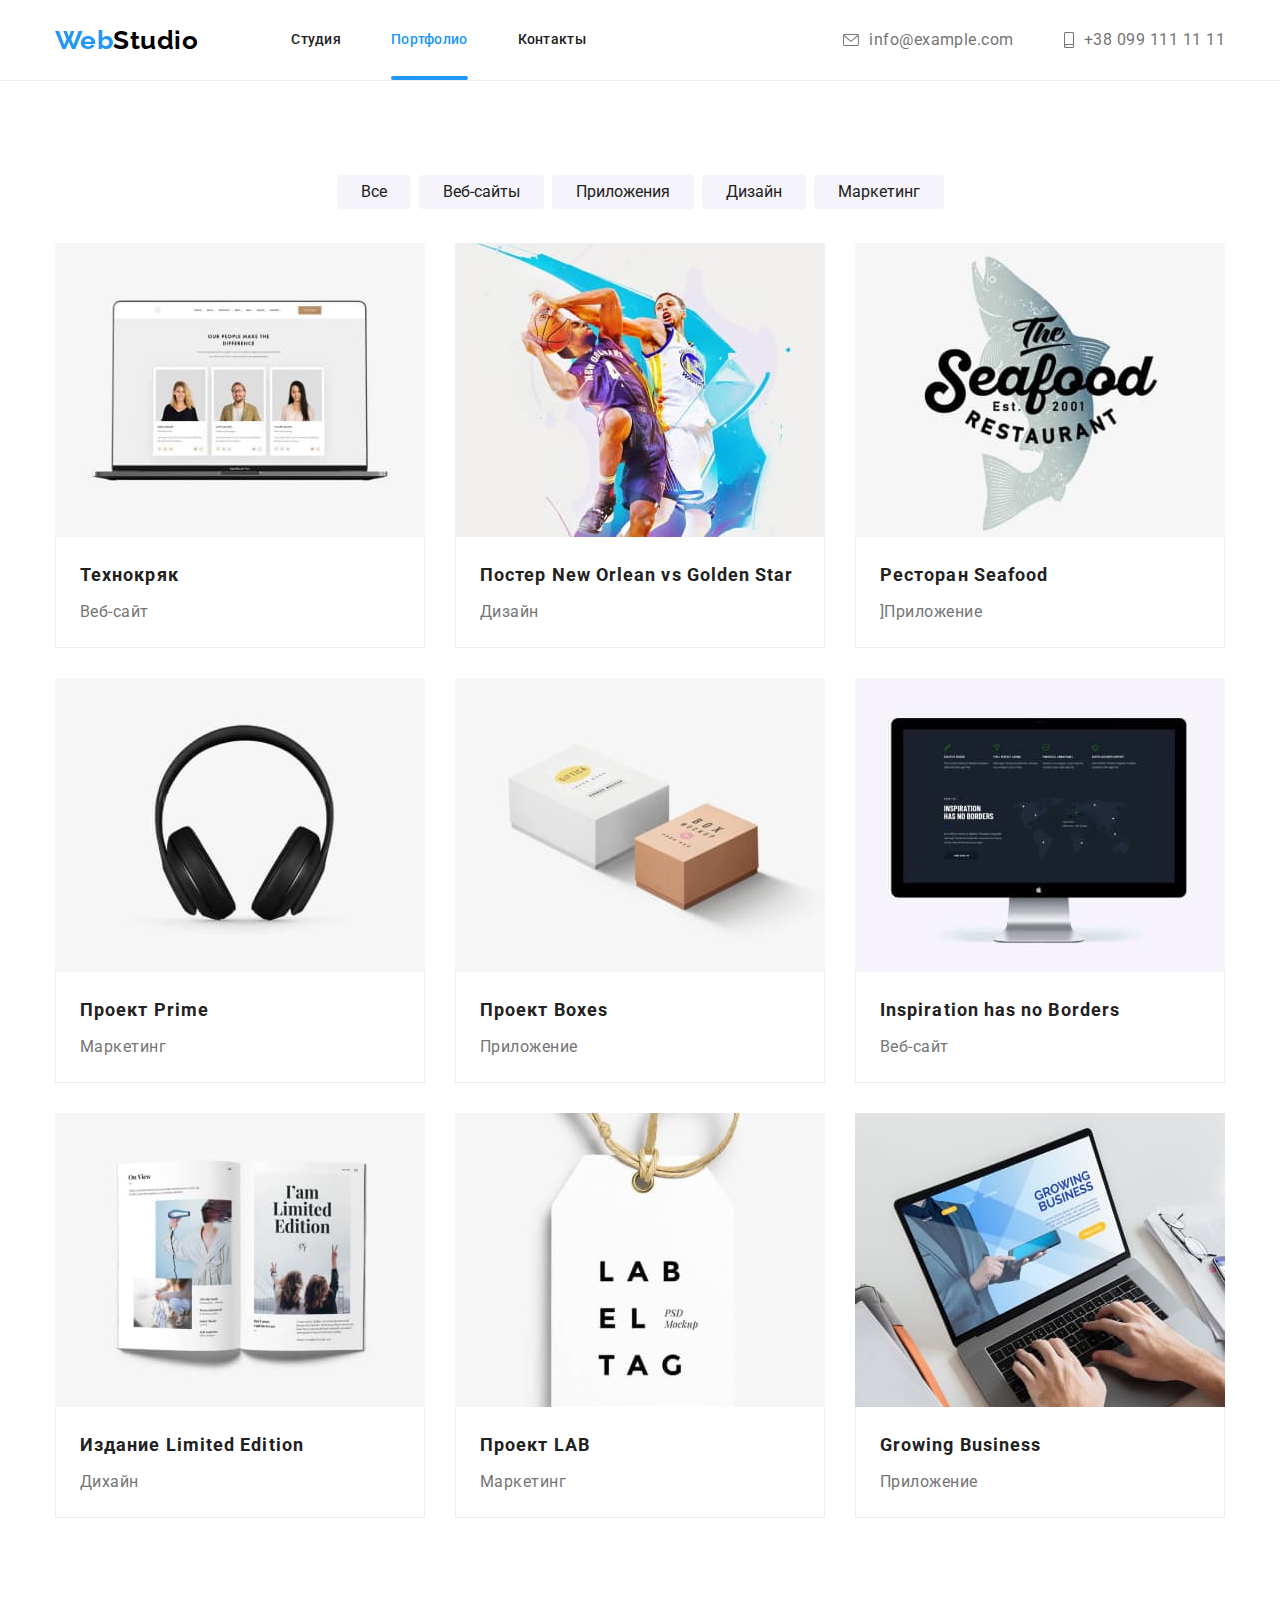
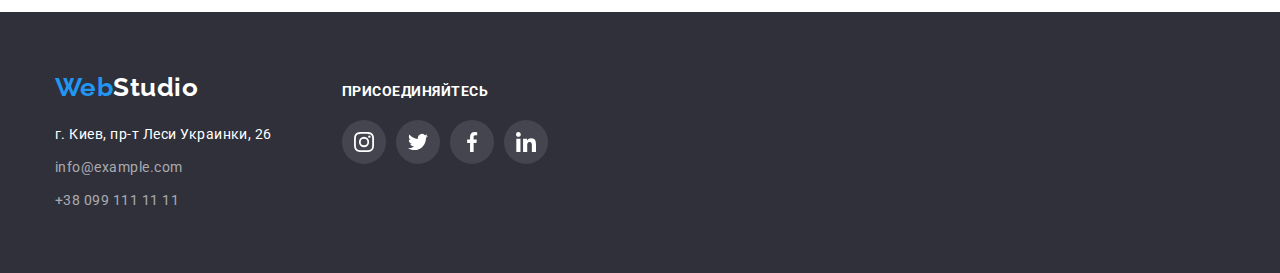
==== portfolio.html @ 7fc9d30b "modal window, current effect, text over pictures" ====
<!DOCTYPE html>
<html lang="ru">
<head>
    <meta charset="UTF-8">
    <meta name="viewport" content="width=device-width, initial-scale=1.0">
    <title>Портфолио</title>
    <link rel="preconnect" href="https://fonts.gstatic.com">
    <link
        href="https://fonts.googleapis.com/css2?family=Oleo+Script&family=Raleway:wght@700&family=Roboto:wght@400;500;700;900&display=swap"
        rel="stylesheet">
        <link rel="stylesheet" href="https://cdnjs.cloudflare.com/ajax/libs/modern-normalize/1.0.0/modern-normalize.min.css">
    <link rel="stylesheet" href="./css/styles.css">
</head>
<body>
   
    <header class="port-header">
       <div class="container header">
            <a class="logo" href=""><span class="accent">Web</span>Studio</a>
            <nav>
                <ul class="nav-list list"> 
                    <li class="nav-item"><a class="nav-link" href="./index.html">Студия</a></li>
                    <li class="nav-item"><a class="nav-link current" href="">Портфолио</a></li>
                    <li class="nav-item"><a class="nav-link" href="">Контакты</a></li>
                </ul>
            </nav>
            <div class="box">
                <a class="contakts" href="mailto:info@example.com">
                    <svg width="16" height="12" class="icon-envelope">
                        <use href="./images/spriteoptim.svg#envelope"></use>
                    </svg>
                    info@example.com</a>
                <a class="contakts" href="tel:+380991111111">
                    <svg width="10" height="16" class="icon-smartphone">
                        <use href="./images/spriteoptim.svg#smartphone"></use>
                    </svg>
                    +38 099 111 11 11</a>
            
            </div>
       </div>
    </header>
    <main>
        <section class="portfoliosection section-padding">
            <div class="container">
                <h1 class="portfolio-header visually-hidden">Портфолио</h1>
                 
                <nav class="filter-collection">
                    <button class="filter" type="button">Все</button>
                    <button class="filter" type="button">Веб-сайты</button>
                    <button class="filter" type="button">Приложения</button>
                    <button class="filter" type="button">Дизайн</button>
                    <button class="filter" type="button">Маркетинг</button>
                </nav>
                <ul class="list portfolio">
                    <li>
                        <a href="">
                            <div class="portfolio-card">
                                <img width="370" height="294" src="./images/portfolio/portfolio1-opt.jpg" alt="Технокряк">
                                <p>Технокряк это современная площадка распространения коронавируса. Компании используют эту платформу для цифрового
                                    шпионажа и атак на защищённые сервера конкурентов.</p>
                            </div>
                            <div class="border">
                                <h2 class="portfolio-item">Технокряк</h2>
                                <p class="portfolio-example">Веб-сайт</p>
                            </div>
                        </a>
                    </li>
                    <li>
                        <a href="">
                            <div class="portfolio-card">
                                <img width="370" height="294" src="./images/portfolio/portfolio2-opt.jpg" alt="Постер New Orlean vs Golden Star">
                                <p>Lorem ipsum, dolor sit amet consectetur adipisicing elit. Sit, veniam. Nostrum praesentium quaerat magni odit mollitia vero ad consequuntur nobis pariatur exercitationem cum, fugiat voluptatibus quisquam? Dicta fugiat officiis rem!</p>
                            </div>
                            <div class="border">
                                <h2 class="portfolio-item">Постер New Orlean vs Golden Star</h2>
                                <p class="portfolio-example">Дизайн</p>
                            </div>
                        </a>
                    </li>
                    <li>
                        <a href="">
                            <div class="portfolio-card">
                                <img width="370" height="294" src="./images/portfolio/portfolio3-opt.jpg" alt="Ресторан Seafood">
                                <p>Lorem ipsum dolor sit amet consectetur adipisicing elit. Inventore a dolorem, debitis est recusandae amet hic quisquam. Non ullam iure nihil quas quibusdam, inventore cupiditate excepturi, similique, blanditiis laborum architecto?</p>
                            </div>
                            <div class="border">
                                <h2 class="portfolio-item">Ресторан Seafood</h2>
                                <p class="portfolio-example">]Приложение</p>
                            </div>
                        </a>
                    </li>
                    <li>
                        <a href="">
                            <div class="portfolio-card">
                                <img width="370" height="294" src="./images/portfolio/portfolio4-opt.jpg" alt="Проект Prime">
                                <p>Lorem ipsum dolor sit, amet consectetur adipisicing elit. Aut dolores adipisci ipsum reprehenderit ut nostrum sapiente vel saepe, vitae perferendis commodi quo eum aperiam mollitia reiciendis rerum beatae esse aliquid.</p>
                            </div>
                            <div class="border">
                                <h2 class="portfolio-item">Проект Prime</h2>
                                <p class="portfolio-example">Маркетинг</p>
                            </div>
                        </a>
                    </li>
                    <li>
                        <a href="">
                            <div class="portfolio-card">
                                <img width="370" height="294" src="./images/portfolio/portfolio5-opt.jpg" alt="Проект Boxes">
                                <p>Lorem ipsum dolor sit amet consectetur, adipisicing elit. Suscipit id laboriosam facere reiciendis quos, iusto itaque, voluptas fugit ipsum delectus autem debitis maiores magnam eaque, recusandae ea sit quod! Cum!</p>
                            </div>
                            <div class="border">
                                <h2 class="portfolio-item">Проект Boxes</h2>
                                <p class="portfolio-example">Приложение</p>
                            </div>
                        </a>
                    </li>
                    <li>
                        <a href="">
                            <div class="portfolio-card">
                                <img width="370" height="294" src="./images/portfolio/portfolio6-opt.jpg" alt="Inspiration has no Borders">
                                <p>Lorem ipsum dolor sit amet consectetur adipisicing elit. Libero quibusdam optio cumque dolore reprehenderit nobis quis sequi incidunt esse? Rem exercitationem consequuntur optio cupiditate quisquam impedit autem debitis fuga itaque?</p>
                            </div>
                            <div class="border">
                                <h2 class="portfolio-item">Inspiration has no Borders</h2>
                                <p class="portfolio-example">Веб-сайт</p>
                            </div>
                        </a>
                    </li>
                    <li>
                        <a href="">
                            <div class="portfolio-card">
                                <img width="370" height="294" src="./images/portfolio/portfolio7-opt.jpg" alt="Издание Limited Edition">
                                <p>Lorem ipsum dolor, sit amet consectetur adipisicing elit. Aut, voluptatibus illo incidunt itaque aliquam et voluptatem nobis, exercitationem quos libero delectus deserunt, quae in sunt praesentium! Reiciendis sint enim nihil?</p>
                            </div>
                            <div class="border">
                                <h2 class="portfolio-item">Издание Limited Edition</h2>
                                <p class="portfolio-example">Дихайн</p>
                            </div>
                        </a>
                    </li>
                    <li>
                        <a href="">
                            <div class="portfolio-card">
                                <img width="370" height="294" src="./images/portfolio/portfolio8-opt.jpg" alt="Проект LAB">
                                <p>Lorem ipsum dolor, sit amet consectetur adipisicing elit. Fuga voluptatum expedita facere repellendus voluptates nulla omnis, tenetur quibusdam voluptatibus nam sapiente, placeat optio dolore atque consectetur possimus nisi at repellat?</p>
                            </div>
                            <div class="border">
                                <h2 class="portfolio-item">Проект LAB</h2>
                                <p class="portfolio-example">Маркетинг</p>
                            </div>
                        </a>
                    </li>
                    <li>
                        <a href="">
                            <div class="portfolio-card">
                                <img width="370" height="294" src="./images/portfolio/portfolio9-opt.jpg" alt="Growing Business">
                                <p>Lorem, ipsum dolor sit amet consectetur adipisicing elit. Debitis provident atque vel sed omnis fuga voluptas, deleniti doloribus quasi? Deserunt, architecto atque. Deserunt laudantium omnis et nam ipsum placeat beatae.</p>
                            </div>
                            <div class="border">
                                <h2 class="portfolio-item">Growing Business</h2>
                                <p class="portfolio-example">Приложение</p>
                            </div>
                        </a>
                    </li>
                </ul>
            </div>
        </section>
    </main>
<footer class="main-background">
    <div class="container">
        <div class="address-container">
            <a class="logo inverse" href=""><span class="accent">Web</span>Studio</a>
            <address class="footer">
                <p>г. Киев, пр-т Леси Украинки, 26</p>
                <a class="contakts mail" href="mailto:info@example.com">info@example.com</a>
                <a class="contakts" href="tel:+380991111111">+38 099 111 11 11</a>
            </address>
        </div>
        <div class="join-container">
            <b class="join">присоединяйтесь</b>
            <ul class="list join-list">
                <li><a class="team-icon" href="">
                        <svg width="20" height="20" class="icon-instagram">
                            <use href="./images/spriteoptim.svg#instagram"></use>
                        </svg></a></li>
                <li><a class="team-icon" href="">
                        <svg width="20" height="20" class="icon-twitter">
                            <use href="./images/spriteoptim.svg#twitter"></use>
                        </svg></a></li>
                <li><a class="team-icon" href="">
                        <svg width="20" height="20" class="icon-facebook">
                            <use href="./images/spriteoptim.svg#facebook"></use>
                        </svg>
                    </a></li>
                <li><a class="team-icon" href="">
                        <svg width="20" height="20" class="icon-linkedin">
                            <use href="./images/spriteoptim.svg#linkedin"></use>
                        </svg>
                    </a></li>
            </ul>
        </div>
    </div>

</footer>
</body>
</html>
---- css/styles.css ----
:root {
  --headers-color: #212121;
  --accent-color: #2196f3;
  --accent-opacity-color: rgba(33, 150, 243, 0.9);
  --text-color: #757575;
  --white-color: #ffffff;
  --black-color: #000000;
  --portfolio-border: #eeeeee;
  --port-header-border: #ececec;
  --bgc: #2f303a;
  --button-bcg-color: #f5f4fa;
  --footer-address-color: rgba(255, 255, 255, 0.6);
  --footer-icons-bcg-color: rgba(255, 255, 255, 0.1);
  --hero-bg-color: rgba(47, 48, 58, 0.4);
  --wedo-bgc: rgba(47, 48, 58, 0.8);
  --icon-color: #afb1b8;
  --modal-bgc: rgba(0, 0, 0, 0.2);
}
/*общие стили*/
body {
  color: var(--text-color);
  background-color: var(--white-color);
  letter-spacing: 0.03em;
  font-family: roboto, sans-serif;
}
a {
  text-decoration: none;
}
ul {
  list-style: none;
}
.container {
  width: 1200px;
  padding-left: 15px;
  padding-right: 15px;
  margin: 0 auto;
}
.section-padding {
  padding-top: 94px;
  padding-bottom: 94px;
}
.list {
  margin: 0;
  padding: 0;
}
img {
  display: block;
  max-width: 100%;
  height: auto;
}
.visually-hidden {
  position: absolute;
  width: 1px;
  height: 1px;
  margin: -1px;
  border: 0;
  padding: 0;
  clip: rect(0 0 0 0);
  overflow: hidden;
}
/*общие стили*/
/*логотип*/
.logo {
  display: block;
  margin-right: 93px;

  color: var(--black-color);
  font-family: Raleway, sans-serif;
  font-weight: 700;
  font-size: 26px;
  line-height: 1.19;
}
.accent {
  color: var(--accent-color);
}
/*логотип*/
/*шапка*/
.nav-link:hover,
.nav-link:focus {
  color: var(--accent-color);
}
.nav-link {
  position: relative;

  color: var(--headers-color);
  font-weight: 500;
  font-size: 14px;
  line-height: 1.14;
  letter-spacing: 0.02em;

  display: block;
  padding-top: 32px;
  padding-bottom: 32px;
}
.nav-link.current {
  color: var(--accent-color);
}
.nav-link.current::after {
  position: absolute;
  bottom: 0;
  left: 0;
  display: inline-block;
  content: "";
  width: 100%;
  height: 4px;
  background: #2196f3;
  border-radius: 2px;
}
.contakts {
  color: inherit;
  display: inline-flex;
  align-items: center;

  --color4: var(--text-color);
}

.contakts:hover,
.contakts:focus {
  color: var(--accent-color);

  --color4: var(--accent-color);
}
.nav-list {
  display: flex;
}
.nav-item:not(:last-child) {
  margin-right: 50px;
}
.box {
  display: flex;
  align-items: center;
  margin-left: auto;
}
.box a:not(:last-child) {
  margin-right: 50px;
}
.container.header {
  display: flex;
  align-items: center;
}
.icon-envelope,
.icon-smartphone {
  margin-right: 10px;
}

/*шапка*/
/*hero*/
.hero {
  background-color: var(--bgc);
  color: var(--white-color);
  letter-spacing: 0.06em;
  text-align: center;

  background-image: linear-gradient(
      to right,
      var(--hero-bg-color),
      var(--hero-bg-color)
    ),
    url(../images/herobg-optim.jpg);

  height: 600px;
  max-width: 1600px;

  margin-left: auto;
  margin-right: auto;

  display: flex;
  flex-direction: column;
  align-items: center;
  justify-content: center;
}

.hero h1 {
  font-weight: 900;
  font-size: 44px;
  line-height: 1.36;
  text-transform: uppercase;

  width: 696px;
  margin-bottom: 30px;
  margin-top: 0;
}

.hero a {
  display: inline-block;
  padding: 10px 32px;

  border-radius: 4px;

  color: inherit;
  font-weight: 700;
  font-size: 16px;
  line-height: 1.87;
  background-color: var(--accent-color);
}
/*hero*/
/*features*/

.features-items {
  color: var(--headers-color);
  font-weight: 700;
  font-size: 14px;
  line-height: 1.14;
  text-transform: uppercase;

  margin-top: 0;
  margin-bottom: 10px;
}
.features-items + p {
  font-size: 14px;
  line-height: 1.71;

  margin: 0;
}
.features-header {
  margin: 0;
}
.featuresbox {
  display: flex;
}
.featuresbox > li {
  width: calc((100% - 90px) / 4);
}
.featuresbox > li:not(:last-child) {
  margin-right: 30px;
}
.feature-icon {
  background-color: var(--button-bcg-color);
  width: 270px;
  height: 120px;
  margin-bottom: 30px;
  display: flex;
  justify-content: center;
  align-items: center;
}

/*occupations*/
.wedo {
  display: flex;
  justify-content: space-between;
}
.wedo li {
  width: calc((100% - 60px) / 3);
}
.section-padding.wedo {
  padding-top: 0;
}
.occupations {
  margin-top: 0;
  margin-bottom: 50px;
}
.card {
  position: relative;
}
.card p {
  position: absolute;
  bottom: 0;
  left: 0;

  width: 100%;
  height: 70px;
  background-color: var(--wedo-bgc);

  margin: 0;
  padding-top: 27px;

  font-weight: 700;
  font-size: 14px;
  line-height: 1.14;
  text-align: center;
  text-transform: uppercase;
  color: var(--white-color);
}
/*occupations*/
/* team*/
.occupations,
.team,
.clients-header {
  color: var(--headers-color);
  font-weight: 700;
  font-size: 36px;
  line-height: 1.17;
  text-align: center;

  margin-top: 0;
  margin-bottom: 50px;
}
.ourteam {
  background-color: var(--button-bcg-color);
}
.team-description {
  font-size: 16px;
  line-height: 1.19;
  text-align: center;
  background-color: var(--white-color);

  box-shadow: 0px 1px 3px rgba(0, 0, 0, 0.12), 0px 1px 1px rgba(0, 0, 0, 0.14),
    0px 2px 1px rgba(0, 0, 0, 0.2);
  border-radius: 0px 0px 4px 4px;
}
.team-description > img {
  margin-bottom: 30px;
}
.team-name {
  color: var(--headers-color);
  font-weight: 500;
  font-size: inherit;

  margin-top: 0px;
  margin-bottom: 10px;
}

.team-description > p {
  margin-top: 0;
  margin-bottom: 16px;
}
.team-list > li {
  width: calc((100% - 90px) / 4);
}

.team-list {
  display: flex;
  justify-content: space-between;
}
.socmedia-list {
  display: flex;
  padding-right: 32px;
  padding-left: 32px;
  justify-content: space-between;
  padding-bottom: 30px;
}

.team-icon {
  width: 44px;
  height: 44px;

  border-radius: 50%;

  display: flex;
  justify-content: center;
  align-items: center;
  --color3: var(--icon-color);
}
.socmedia-list a:hover,
.socmedia-list a:focus {
  background-color: var(--accent-color);
  --color3: var(--white-color);
}
/*team*/
/*clients*/

.clients-list {
  display: flex;
  justify-content: space-between;
}

.clients-list a {
  display: flex;
  justify-content: center;
  align-items: center;

  width: 170px;
  height: 90px;

  border: 1px solid var(--icon-color);

  --color3: var(--icon-color);
}

.clients-list a:hover,
.clients-list a:focus {
  border: 1px solid var(--accent-color);
  --color3: var(--accent-color);
}

/*clients*/
/*футер*/
.main-background {
  background-color: var(--bgc);
}
.footer > p {
  font-style: normal;
  font-size: 14px;
  line-height: 1.71;
  color: var(--white-color);

  margin-top: 0;
  margin-bottom: 9px;
}
.footer > a {
  color: var(--footer-address-color);
  font-style: normal;
  font-size: 14px;
  line-height: 1.71;
}

.logo.inverse {
  padding-top: 60px;
  padding-bottom: 0;
  margin-bottom: 20px;
  margin-right: 0;
  display: inline-block;

  color: var(--white-color);
}

.contakts.mail {
  margin-bottom: 9px;
}
.footer {
  padding-bottom: 60px;
  display: flex;
  flex-direction: column;
}
.join {
  display: block;

  text-transform: uppercase;
  color: var(--white-color);
  font-weight: bold;
  font-size: 14px;
  line-height: 1.14;

  margin-bottom: 20px;
}
.join-container {
  width: 206px;
  margin-left: 70px;
}
footer .join-list {
  padding: 0;
}
footer .container {
  display: flex;
  align-items: baseline;
}
.join-list {
  display: flex;

  justify-content: space-between;
}
footer .team-icon {
  --color3: var(--white-color);
  background-color: var(--footer-icons-bcg-color);
}
footer .team-icon:hover,
footer .team-icon:focus {
  background-color: var(--accent-color);
}
/*футер*/
/*portfolio*/
.port-header {
  border-bottom: 1px solid var(--port-header-border);
}
.filter-collection {
  margin-bottom: 34px;
  display: flex;
  justify-content: center;
}
.filter {
  color: var(--headers-color);
  background-color: var(--button-bcg-color);
  border-radius: 4px;
  border-color: transparent;

  padding: 6px 22px;
}
.filter:not(:last-child) {
  margin-right: 8px;
}

.filter:hover,
.filter:focus {
  background-color: var(--accent-color);
  color: var(--white-color);
}
.portfolio-item {
  color: var(--headers-color);
  font-weight: bold;
  font-size: 18px;
  line-height: 2;
  letter-spacing: 0.06em;

  margin-top: 0;
  margin-bottom: 4px;
}
.portfolio-example {
  color: var(--text-color);
  font-size: 16px;
  line-height: 1.87;

  margin: 0;
}
.border {
  padding-left: 24px;
  padding-bottom: 20px;
  padding-top: 20px;
  padding-right: 24px;
  border-bottom: 1px solid var(--portfolio-border);
  border-right: 1px solid var(--portfolio-border);
  border-left: 1px solid var(--portfolio-border);
}
.portfolio-header {
  margin: 0;
}

.list.portfolio {
  display: flex;
  flex-wrap: wrap;
  justify-content: flex-start;
}
.list.portfolio a {
  display: block;
}

.list.portfolio > li {
  width: calc((100% - 60px) / 3);
}
.list.portfolio > li:hover {
  box-shadow: 0px 1px 1px rgba(0, 0, 0, 0.12), 0px 4px 4px rgba(0, 0, 0, 0.06),
    1px 4px 6px rgba(0, 0, 0, 0.16);
}
.list.portfolio > li:nth-child(3n + 2) {
  margin-right: 30px;
  margin-left: 30px;
}

.list.portfolio > li:not(:nth-last-child(-n + 3)) {
  margin-bottom: 30px;
}
.portfolio-card {
  position: relative;
}
.portfolio-card::before {
  position: absolute;
  top: 0;
  left: 0;

  width: 100%;
  height: 100%;

  content: "";
  display: inline-block;

  background-color: var(--accent-opacity-color);

  opacity: 0;
}
.portfolio-card p {
  position: absolute;
  top: 50%;
  left: 50%;
  transform: translate(-50%, -50%);

  margin: 0;
  width: 322px;
  color: var(--white-color);

  opacity: 0;
}

.list.portfolio a:hover .portfolio-card p {
  opacity: 1;
}
.list.portfolio a:hover .portfolio-card::before {
  opacity: 1;
}
/*portfolio*/
/*modal window*/
.backdrop {
  position: fixed;
  top: 0;
  left: 0;
  width: 100%;
  height: 100%;
  background-color: var(--modal-bgc);
}
.backdrop.is-hidden {
  opacity: 0;
  pointer-events: none;
}
.modal {
  position: absolute;
  top: 221px;
  left: 50%;
  transform: translate(-50%);

  width: 528px;
  height: 521px;
  background-color: var(--white-color);
}
.close {
  position: absolute;
  top: 8px;
  right: 8px;

  display: flex;
  align-items: center;
  justify-content: center;

  width: 30px;
  height: 30px;
  margin: 0;
  padding: 0;
  background-color: var(--white-color);

  border: 1px solid rgba(0, 0, 0, 0.1);
  border-radius: 50%;
}
/*modal window*/
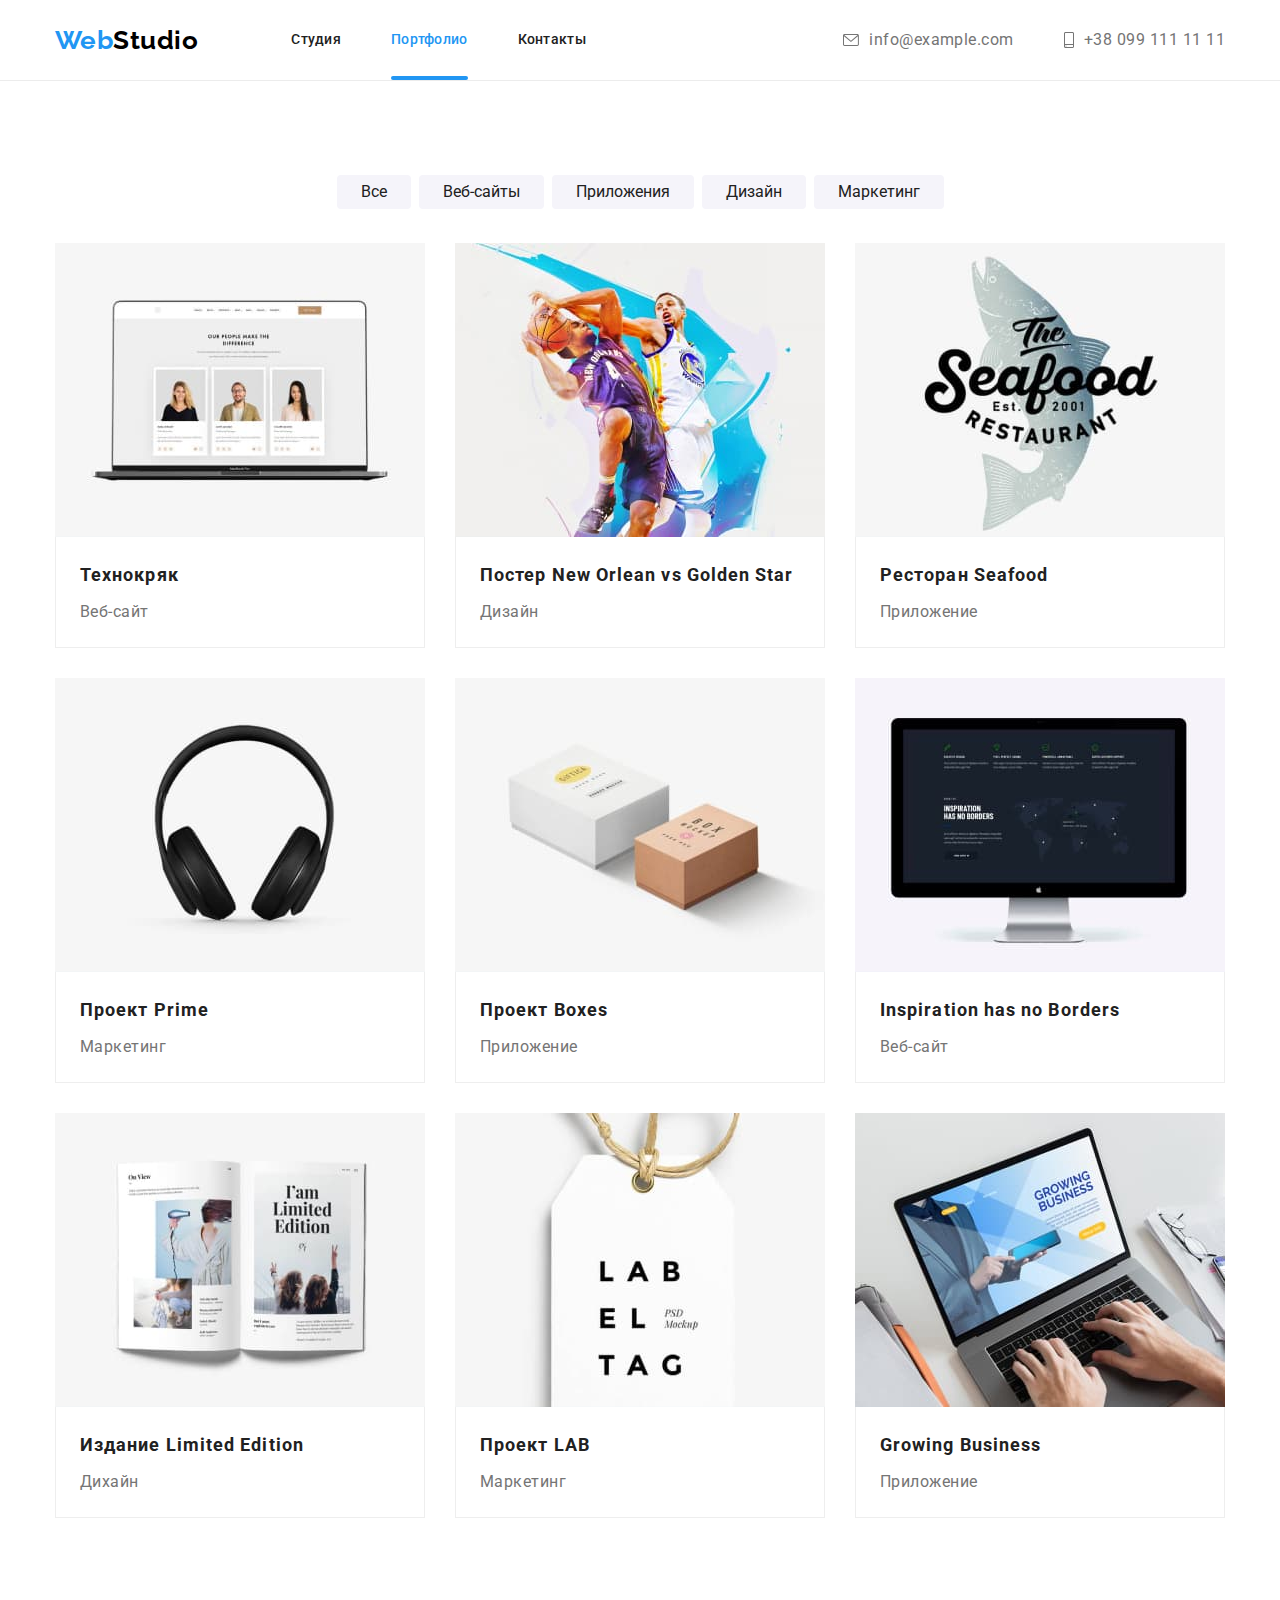
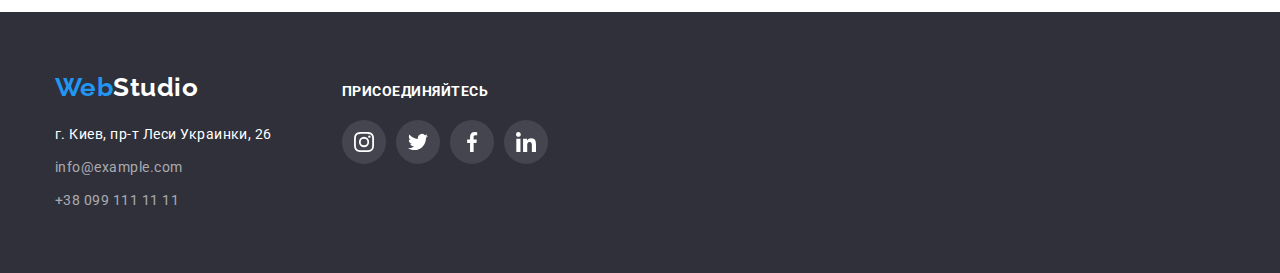
==== commit bb46a152: "Исправила опечатку" ====
--- a/portfolio.html
+++ b/portfolio.html
@@ -84,7 +84,7 @@
                             </div>
                             <div class="border">
                                 <h2 class="portfolio-item">Ресторан Seafood</h2>
-                                <p class="portfolio-example">]Приложение</p>
+                                <p class="portfolio-example">Приложение</p>
                             </div>
                         </a>
                     </li>
--- a/css/styles.css
+++ b/css/styles.css
@@ -81,17 +81,19 @@
 }
 .nav-link {
   position: relative;
+  display: block;
+  padding-top: 32px;
+  padding-bottom: 32px;
 
   color: var(--headers-color);
+  transition: color 250ms cubic-bezier(0.4, 0, 0.2, 1);
+
   font-weight: 500;
   font-size: 14px;
   line-height: 1.14;
   letter-spacing: 0.02em;
-
-  display: block;
-  padding-top: 32px;
-  padding-bottom: 32px;
-}
+}
+
 .nav-link.current {
   color: var(--accent-color);
 }
@@ -108,17 +110,29 @@
 }
 .contakts {
   color: inherit;
+  transition: color 250ms cubic-bezier(0.4, 0, 0.2, 1);
+
   display: inline-flex;
   align-items: center;
-
-  --color4: var(--text-color);
+}
+
+.icon-envelope,
+.icon-smartphone {
+  margin-right: 10px;
+  fill: var(--text-color);
+  transition: fill 250ms cubic-bezier(0.4, 0, 0.2, 1);
+}
+
+.contakts:hover .icon-envelope,
+.contakts:focus .icon-envelope,
+.contakts:hover .icon-smartphone,
+.contakts:focus .icon-smartphone {
+  fill: var(--accent-color);
 }
 
 .contakts:hover,
 .contakts:focus {
   color: var(--accent-color);
-
-  --color4: var(--accent-color);
 }
 .nav-list {
   display: flex;
@@ -137,10 +151,6 @@
 .container.header {
   display: flex;
   align-items: center;
-}
-.icon-envelope,
-.icon-smartphone {
-  margin-right: 10px;
 }
 
 /*шапка*/
@@ -181,10 +191,11 @@
   margin-top: 0;
 }
 
-.hero a {
+.hero button {
   display: inline-block;
   padding: 10px 32px;
 
+  border: none;
   border-radius: 4px;
 
   color: inherit;
@@ -339,12 +350,31 @@
   display: flex;
   justify-content: center;
   align-items: center;
-  --color3: var(--icon-color);
-}
-.socmedia-list a:hover,
-.socmedia-list a:focus {
+}
+.team-icon {
+  transition: background-color 250ms cubic-bezier(0.4, 0, 0.2, 1);
+}
+.team-description .icon-instagram,
+.team-description .icon-twitter,
+.team-description .icon-facebook,
+.team-description .icon-linkedin {
+  fill: var(--icon-color);
+  transition: fill 250ms cubic-bezier(0.4, 0, 0.2, 1);
+}
+
+.team-icon:hover .icon-instagram,
+.team-icon:hover .icon-twitter,
+.team-icon:hover .icon-facebook,
+.team-icon:hover .icon-linkedin,
+.team-icon:focus .icon-instagram,
+.team-icon:focus .icon-linkedin,
+.team-icon:focus .icon-twitter,
+.team-icon:focus .icon-facebook {
+  fill: var(--white-color);
+}
+.team-icon:hover,
+.team-icon:focus {
   background-color: var(--accent-color);
-  --color3: var(--white-color);
 }
 /*team*/
 /*clients*/
@@ -364,13 +394,34 @@
 
   border: 1px solid var(--icon-color);
 
-  --color3: var(--icon-color);
-}
-
+  transition: border-color 250ms cubic-bezier(0.4, 0, 0.2, 1);
+}
 .clients-list a:hover,
 .clients-list a:focus {
   border: 1px solid var(--accent-color);
-  --color3: var(--accent-color);
+}
+.icon-logo1,
+.icon-logo2,
+.icon-logo3,
+.icon-logo4,
+.icon-logo5,
+.icon-logo6 {
+  fill: var(--icon-color);
+  transition: fill 250ms cubic-bezier(0.4, 0, 0.2, 1);
+}
+.clients-list a:hover .icon-logo1,
+.clients-list a:hover .icon-logo2,
+.clients-list a:hover .icon-logo3,
+.clients-list a:hover .icon-logo4,
+.clients-list a:hover .icon-logo5,
+.clients-list a:hover .icon-logo6,
+.clients-list a:focus .icon-logo1,
+.clients-list a:focus .icon-logo2,
+.clients-list a:focus .icon-logo3,
+.clients-list a:focus .icon-logo4,
+.clients-list a:focus .icon-logo5,
+.clients-list a:focus .icon-logo6 {
+  fill: var(--accent-color);
 }
 
 /*clients*/
@@ -440,8 +491,10 @@
   justify-content: space-between;
 }
 footer .team-icon {
-  --color3: var(--white-color);
+  fill: var(--white-color);
   background-color: var(--footer-icons-bcg-color);
+
+  transition: background-color 250ms cubic-bezier(0.4, 0, 0.2, 1);
 }
 footer .team-icon:hover,
 footer .team-icon:focus {
@@ -464,6 +517,9 @@
   border-color: transparent;
 
   padding: 6px 22px;
+
+  transition: background-color 250ms cubic-bezier(0.4, 0, 0.2, 1),
+    color 250ms cubic-bezier(0.4, 0, 0.2, 1);
 }
 .filter:not(:last-child) {
   margin-right: 8px;
@@ -516,7 +572,8 @@
 .list.portfolio > li {
   width: calc((100% - 60px) / 3);
 }
-.list.portfolio > li:hover {
+.list.portfolio > li:hover,
+.list.portfolio > li:focus {
   box-shadow: 0px 1px 1px rgba(0, 0, 0, 0.12), 0px 4px 4px rgba(0, 0, 0, 0.06),
     1px 4px 6px rgba(0, 0, 0, 0.16);
 }
@@ -530,41 +587,31 @@
 }
 .portfolio-card {
   position: relative;
-}
-.portfolio-card::before {
+  overflow: hidden;
+}
+
+.portfolio-card p {
   position: absolute;
   top: 0;
   left: 0;
 
   width: 100%;
   height: 100%;
-
-  content: "";
-  display: inline-block;
-
+  padding: 63px 24px;
+  margin: 0;
+
+  transform: translateY(100%);
+  transition: transform 250ms cubic-bezier(0.4, 0, 0.2, 1);
+
+  color: var(--white-color);
   background-color: var(--accent-opacity-color);
-
-  opacity: 0;
-}
-.portfolio-card p {
-  position: absolute;
-  top: 50%;
-  left: 50%;
-  transform: translate(-50%, -50%);
-
-  margin: 0;
-  width: 322px;
-  color: var(--white-color);
-
-  opacity: 0;
-}
-
-.list.portfolio a:hover .portfolio-card p {
-  opacity: 1;
-}
-.list.portfolio a:hover .portfolio-card::before {
-  opacity: 1;
-}
+}
+
+.list.portfolio a:hover .portfolio-card p,
+.list.portfolio a:focus .portfolio-card p {
+  transform: translateY(0);
+}
+
 /*portfolio*/
 /*modal window*/
 .backdrop {
@@ -574,16 +621,22 @@
   width: 100%;
   height: 100%;
   background-color: var(--modal-bgc);
+
+  transition: opacity 250ms cubic-bezier(0.4, 0, 0.2, 1);
 }
 .backdrop.is-hidden {
   opacity: 0;
   pointer-events: none;
+}
+.backdrop.is-hidden .modal {
+  transform: translate(-50%) scale(1.5);
 }
 .modal {
   position: absolute;
   top: 221px;
   left: 50%;
-  transform: translate(-50%);
+  transform: translate(-50%) scale(1);
+  transition: transform 250ms cubic-bezier(0.4, 0, 0.2, 1);
 
   width: 528px;
   height: 521px;
